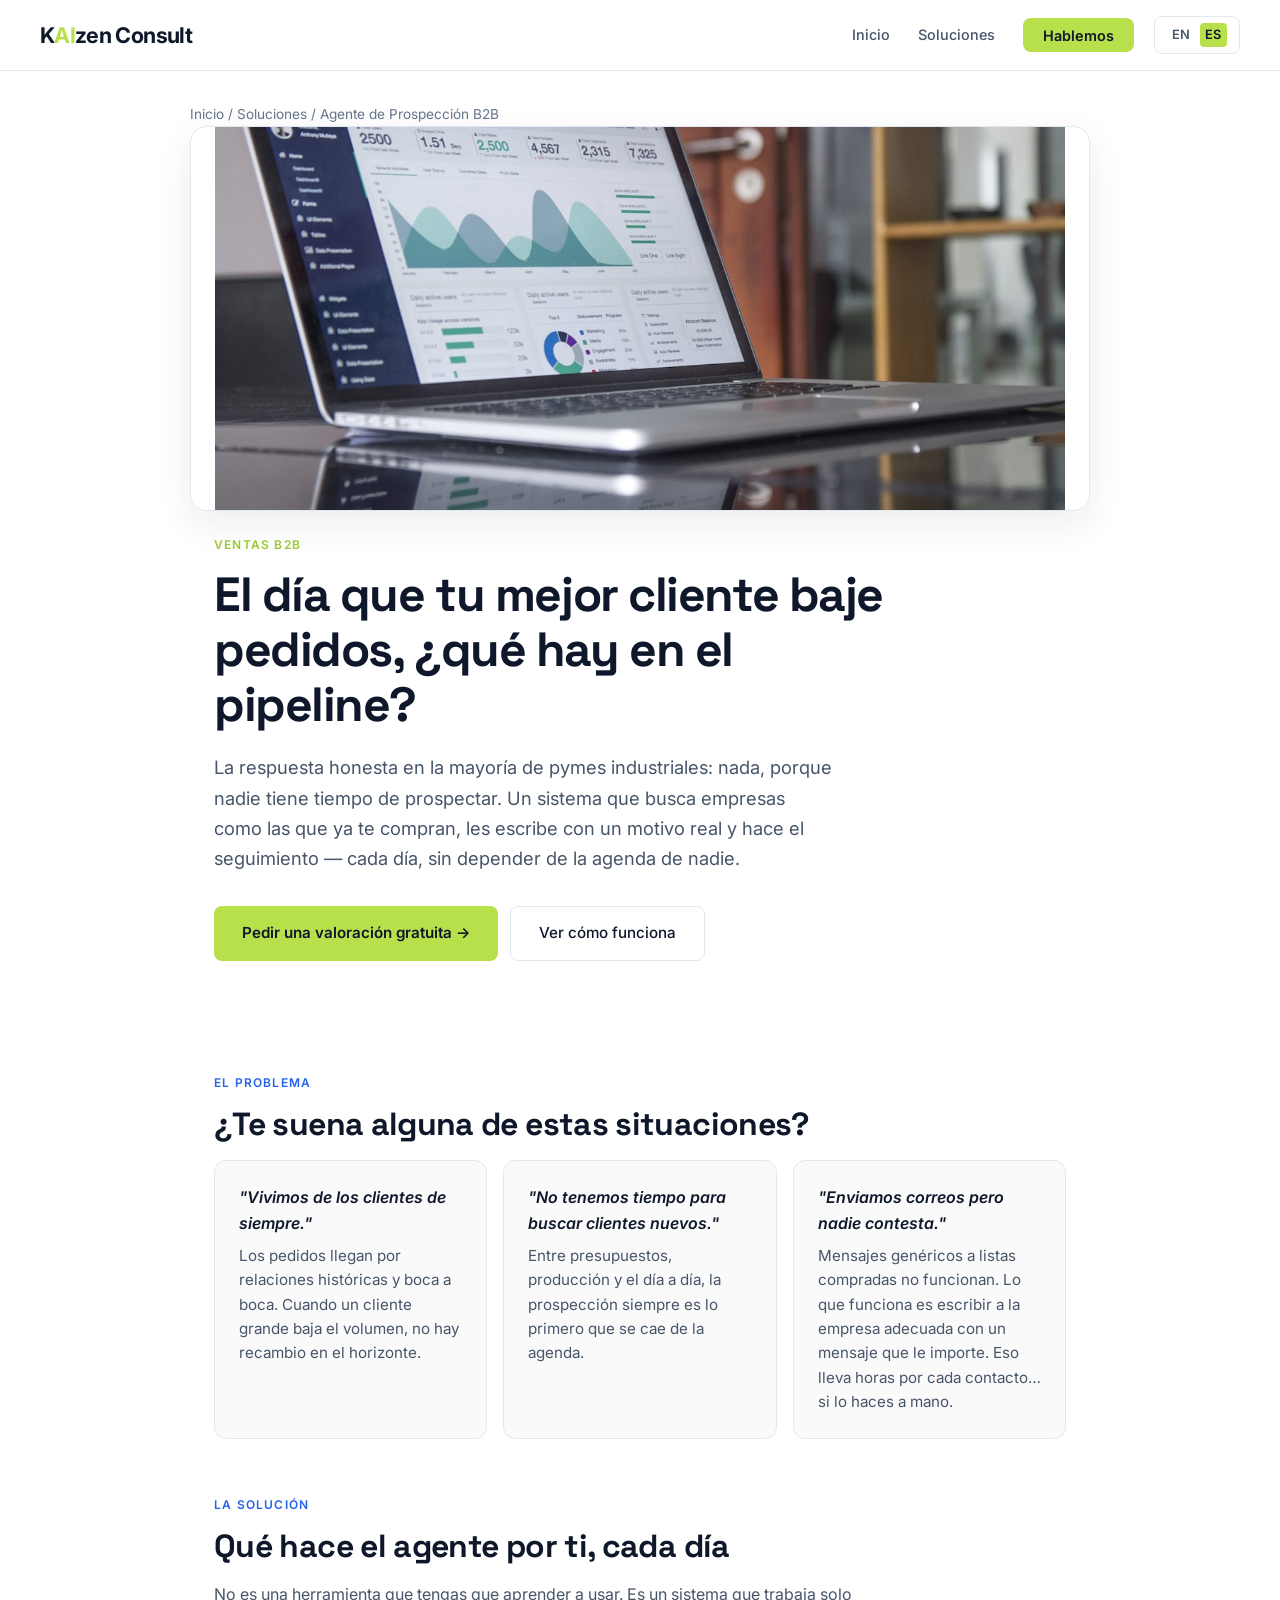
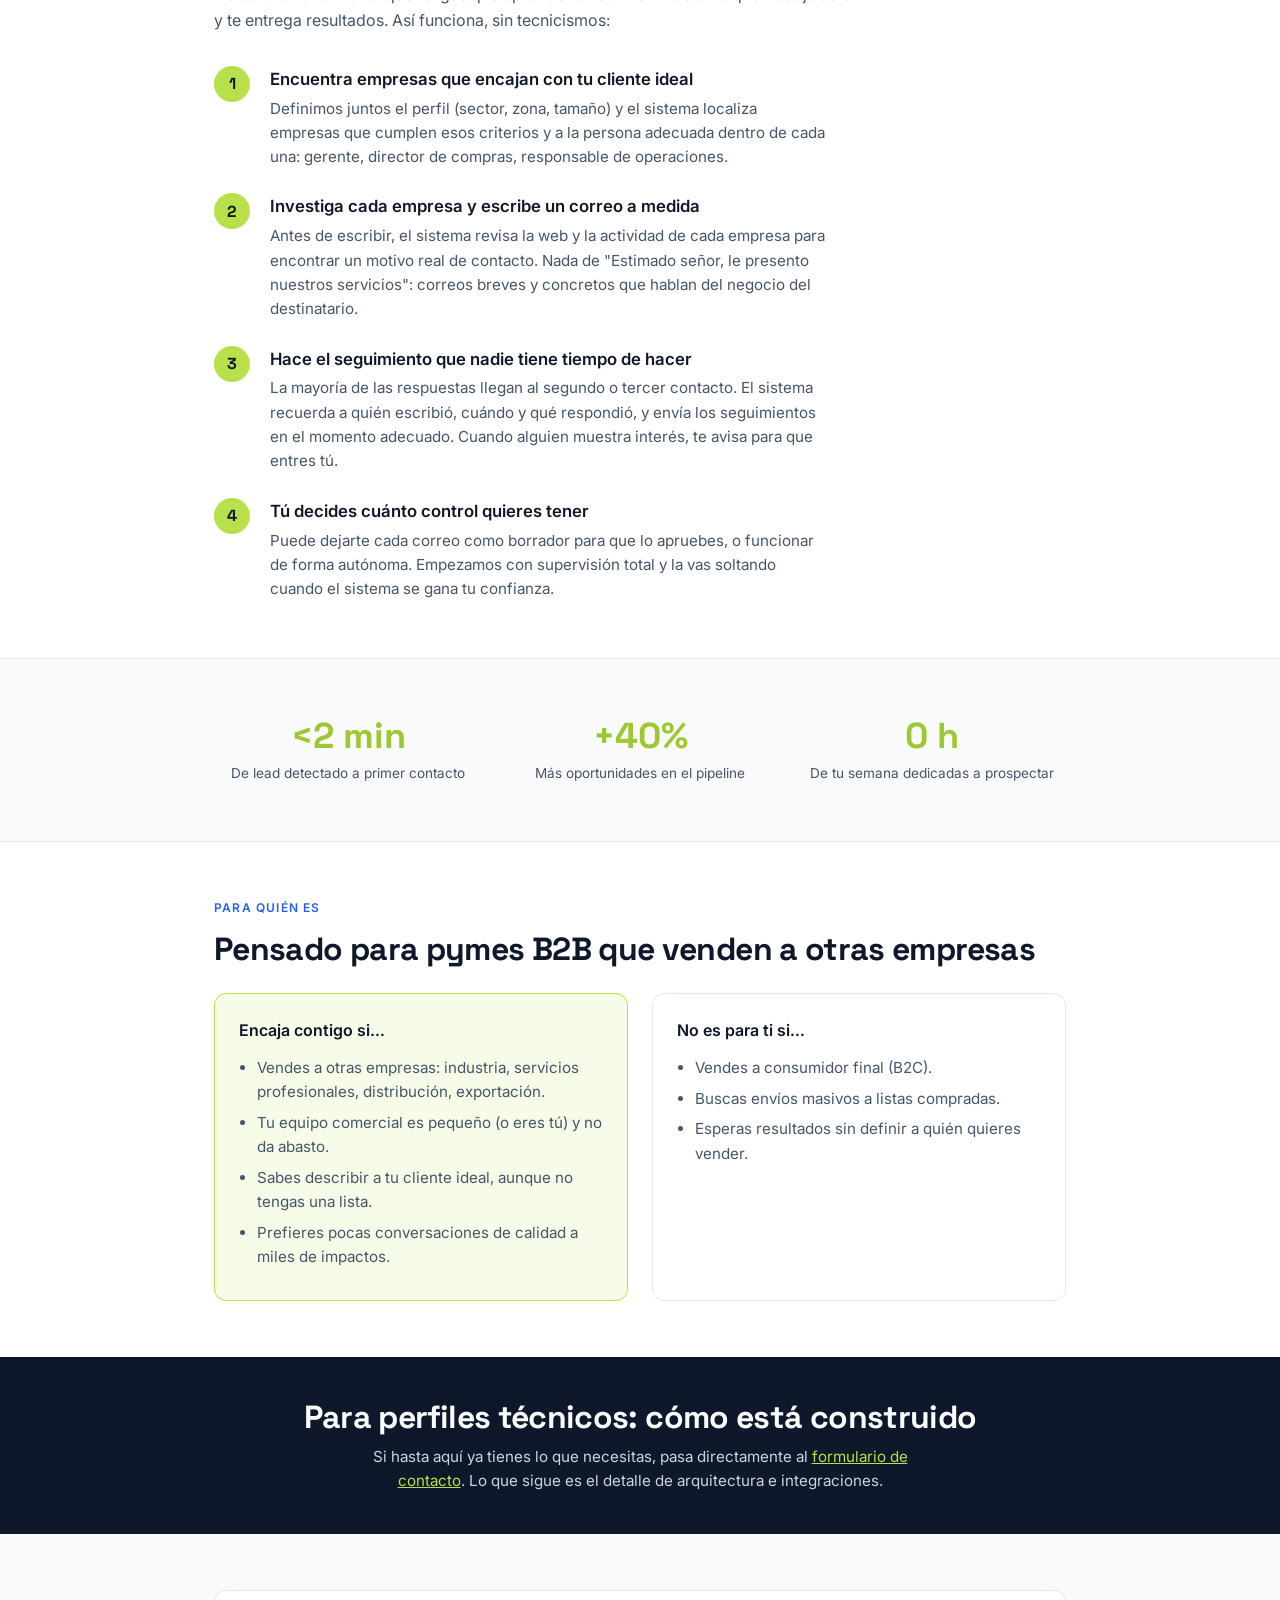
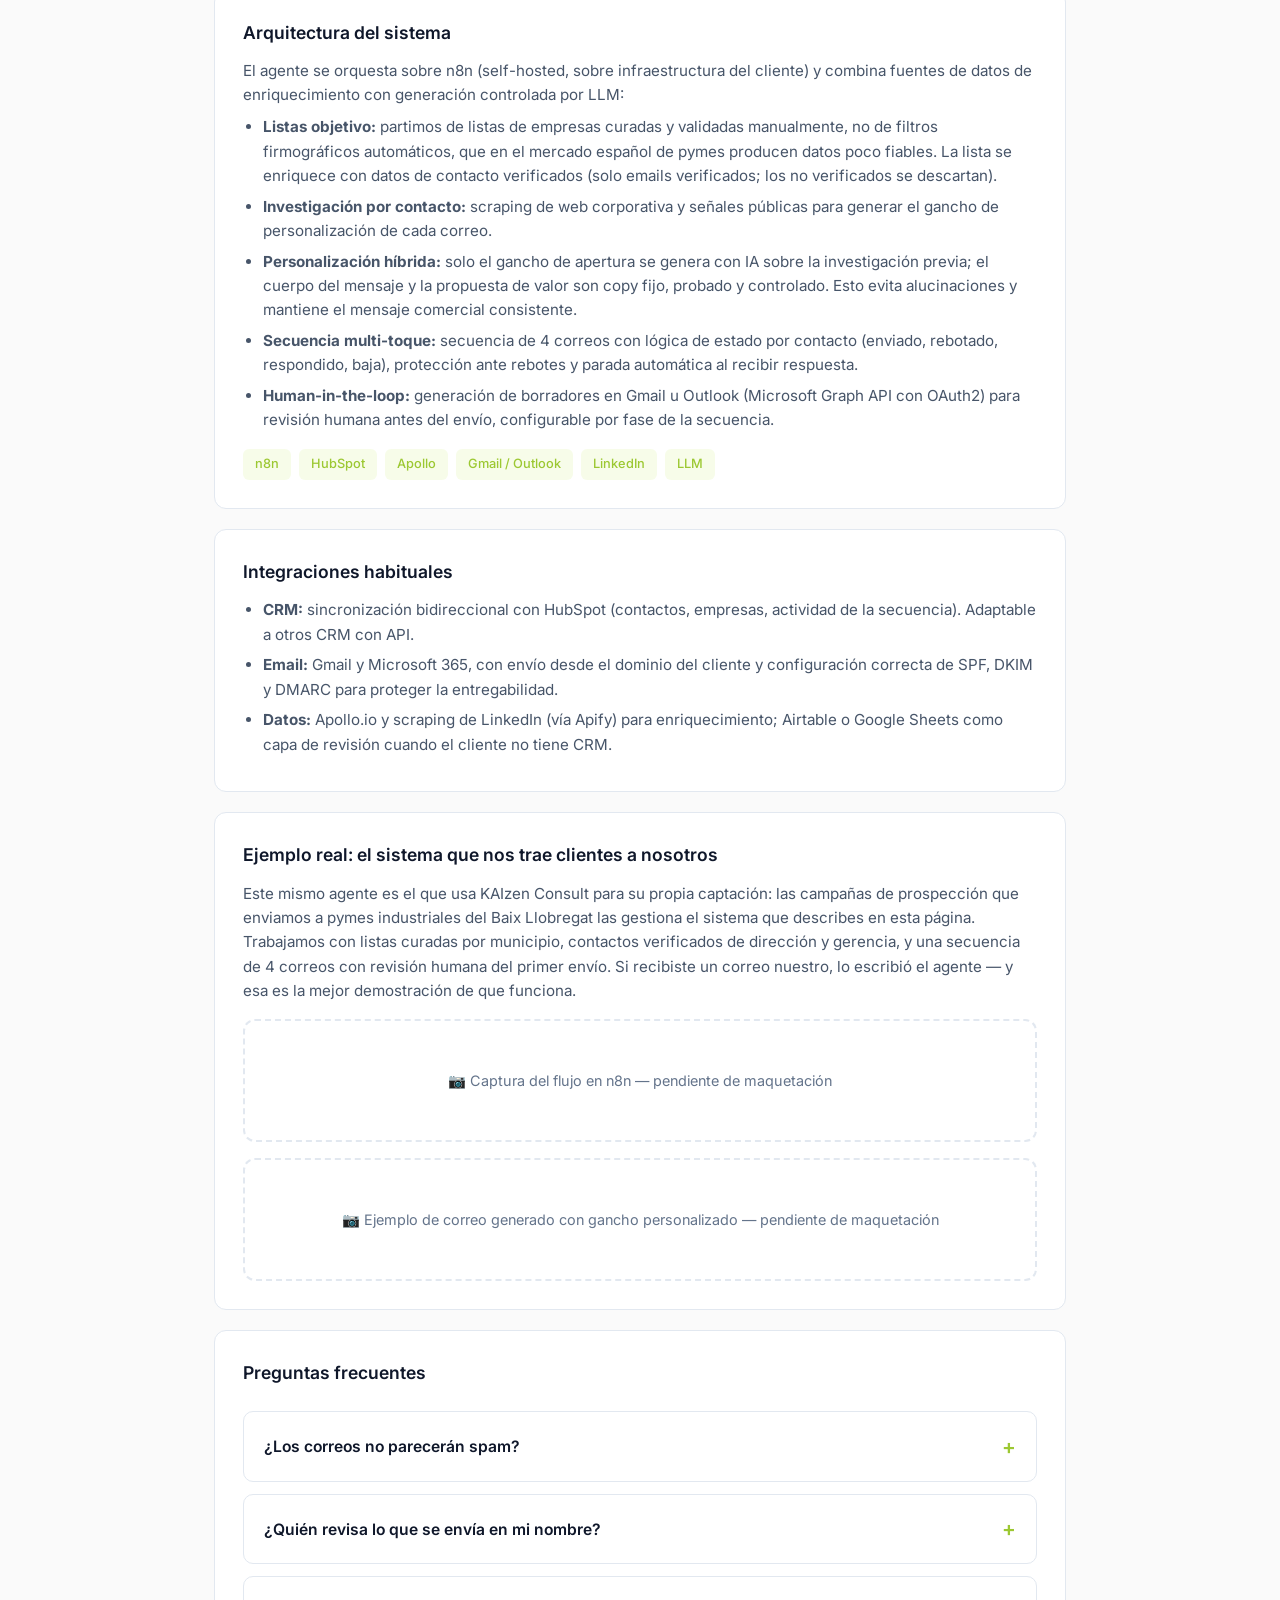
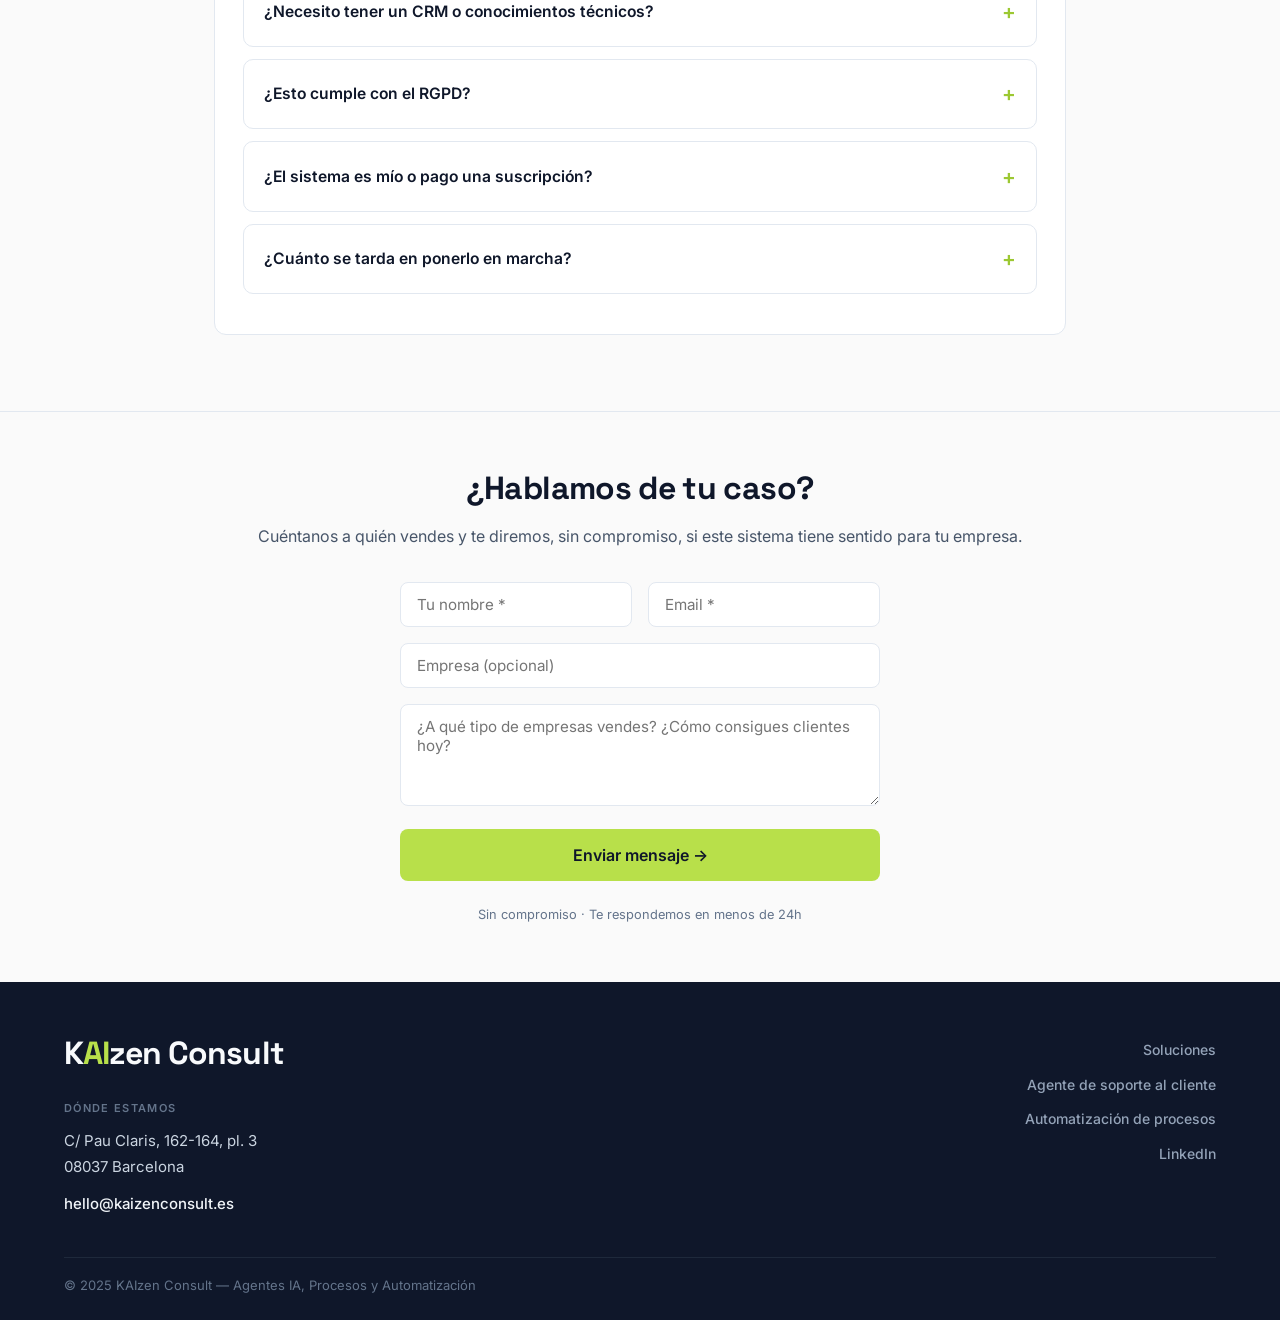
==== agente-prospeccion-b2b.html @ e0c88332 "Add files via upload" ====
<!DOCTYPE html>
<html lang="es">
<head>
<meta charset="UTF-8">
<meta name="viewport" content="width=device-width, initial-scale=1.0">
<title>Agente de Prospección B2B para Pymes Industriales — Un pipeline que se trabaja solo | KAIzen Consult</title>
<meta name="description" content="Cuando nadie tiene tiempo de prospectar, el pipeline se vacía sin avisar. Un sistema que busca empresas como las que ya te compran, les escribe con un motivo real y hace el seguimiento cada día. Para pymes B2B e industriales.">
<link rel="canonical" href="https://kaizenconsult-web.vercel.app/agente-prospeccion-b2b.html">
<meta property="og:title" content="Agente de Prospección B2B — KAIzen Consult">
<meta property="og:description" content="El día que tu mejor cliente baje pedidos, ¿qué hay en el pipeline? Un sistema de prospección que trabaja cada día, sin depender de la agenda de nadie.">
<meta property="og:type" content="website">
<link rel="preconnect" href="https://fonts.googleapis.com">
<link href="https://fonts.googleapis.com/css2?family=Inter:wght@400;500;600;700&family=Space+Grotesk:wght@500;600;700&display=swap" rel="stylesheet">
<link rel="stylesheet" href="css/i18n.css">
<link rel="stylesheet" href="css/landing.css">
<link rel="stylesheet" href="css/footer.css">
<style>
*, *::before, *::after { margin: 0; padding: 0; box-sizing: border-box; }
:root {
  --bg: #ffffff;
  --bg-alt: #fafafa;
  --text: #0f172a;
  --text-secondary: #475569;
  --text-muted: #64748b;
  --electric: #2563eb;
  --lime: #b8e04a;
  --lime-dark: #9cc832;
  --accent-light: rgba(37, 99, 235, 0.08);
  --lime-light: rgba(184, 224, 74, 0.12);
  --border: #e2e8f0;
  --font: 'Inter', -apple-system, BlinkMacSystemFont, sans-serif;
  --font-display: 'Space Grotesk', var(--font);
}
html { scroll-behavior: smooth; }
body { font-family: var(--font); color: var(--text); background: var(--bg); line-height: 1.6; -webkit-font-smoothing: antialiased; }
.container { max-width: 900px; margin: 0 auto; padding: 0 1.5rem; }

nav {
  position: fixed; top: 0; left: 0; right: 0;
  z-index: 100;
  padding: 1rem 1.5rem;
  background: rgba(255,255,255,0.95);
  backdrop-filter: blur(12px);
  border-bottom: 1px solid var(--border);
}
nav .nav-inner { max-width: 1200px; margin: 0 auto; display: flex; align-items: center; justify-content: space-between; }
.logo { font-weight: 700; font-size: 1.35rem; letter-spacing: -0.03em; color: var(--text); text-decoration: none; }
.logo span { color: var(--lime); }
nav a { font-size: 0.9rem; font-weight: 500; color: var(--text-secondary); text-decoration: none; }
nav a:hover { color: var(--text); }
.nav-cta { background: var(--lime); color: var(--text) !important; padding: 0.55rem 1.25rem; border-radius: 8px; font-weight: 600 !important; text-decoration: none; margin-left: 1.5rem; }
.nav-cta:hover { background: var(--lime-dark); }

.breadcrumb { padding: 6.5rem 0 0; font-size: 0.85rem; color: var(--text-muted); }
.breadcrumb a { color: var(--text-muted); text-decoration: none; }
.breadcrumb a:hover { color: var(--electric); }

.page-hero { padding: 1.5rem 0 3.5rem; }
.service-category { font-size: 0.75rem; font-weight: 600; text-transform: uppercase; letter-spacing: 0.1em; color: var(--lime-dark); margin-bottom: 0.75rem; }
.page-hero h1 { font-family: var(--font-display); font-size: clamp(2rem, 4.5vw, 3rem); font-weight: 700; line-height: 1.15; letter-spacing: -0.03em; max-width: 720px; }
.page-hero .hero-sub { color: var(--text-secondary); font-size: 1.15rem; margin-top: 1.25rem; max-width: 620px; line-height: 1.65; }
.hero-actions { display: flex; gap: 0.75rem; margin-top: 2rem; flex-wrap: wrap; }
.btn-primary {
  background: var(--lime); color: var(--text);
  padding: 0.9rem 1.75rem; border-radius: 8px;
  font-family: var(--font); font-size: 0.95rem; font-weight: 600;
  text-decoration: none; border: none; cursor: pointer;
  display: inline-flex; align-items: center; gap: 0.5rem; transition: background 0.2s;
}
.btn-primary:hover { background: var(--lime-dark); }
.btn-secondary {
  background: transparent; color: var(--text);
  padding: 0.9rem 1.75rem; border-radius: 8px;
  font-size: 0.95rem; font-weight: 500; text-decoration: none;
  border: 1px solid var(--border); transition: all 0.2s;
}
.btn-secondary:hover { border-color: var(--text); background: var(--bg-alt); }

section { padding: 3.5rem 0; }
.section-tag { font-size: 0.75rem; font-weight: 600; text-transform: uppercase; letter-spacing: 0.1em; color: var(--electric); margin-bottom: 0.75rem; }
h2 { font-family: var(--font-display); font-size: clamp(1.5rem, 2.5vw, 2rem); font-weight: 700; line-height: 1.25; letter-spacing: -0.02em; margin-bottom: 1rem; }
.section-intro { color: var(--text-secondary); max-width: 640px; margin-bottom: 2rem; }

.pain-grid { display: grid; grid-template-columns: repeat(auto-fit, minmax(250px, 1fr)); gap: 1rem; }
.pain-card { background: var(--bg-alt); border: 1px solid var(--border); border-radius: 12px; padding: 1.5rem; }
.pain-card p { color: var(--text-secondary); font-size: 0.95rem; }
.pain-card .pain-quote { font-weight: 600; color: var(--text); font-style: italic; margin-bottom: 0.5rem; font-size: 1rem; }

.steps { counter-reset: step; display: flex; flex-direction: column; gap: 1.5rem; margin-top: 1.5rem; }
.step { display: flex; gap: 1.25rem; align-items: flex-start; }
.step-num {
  flex-shrink: 0; width: 2.25rem; height: 2.25rem; border-radius: 50%;
  background: var(--lime); color: var(--text);
  display: flex; align-items: center; justify-content: center;
  font-family: var(--font-display); font-weight: 700;
}
.step h3 { font-size: 1.05rem; font-weight: 600; margin-bottom: 0.25rem; }
.step p { color: var(--text-secondary); font-size: 0.95rem; max-width: 560px; }

.results-band { background: var(--bg-alt); border-top: 1px solid var(--border); border-bottom: 1px solid var(--border); }
.results-grid { display: grid; grid-template-columns: repeat(auto-fit, minmax(200px, 1fr)); gap: 1.5rem; }
.result-item { text-align: center; }
.result-value { font-family: var(--font-display); font-size: 2.25rem; font-weight: 700; color: var(--lime-dark); line-height: 1.2; }
.result-label { font-size: 0.85rem; color: var(--text-secondary); margin-top: 0.35rem; }

.fit-cols { display: grid; grid-template-columns: 1fr 1fr; gap: 1.5rem; margin-top: 1.5rem; }
.fit-col { border: 1px solid var(--border); border-radius: 12px; padding: 1.5rem; }
.fit-col.yes { background: var(--lime-light); border-color: var(--lime); }
.fit-col h3 { font-size: 1rem; font-weight: 600; margin-bottom: 0.75rem; }
.fit-col ul { padding-left: 1.1rem; }
.fit-col li { color: var(--text-secondary); font-size: 0.95rem; margin: 0.4rem 0; }
@media (max-width: 640px) { .fit-cols { grid-template-columns: 1fr; } }

.tech-divider {
  background: var(--text); color: #cbd5e1;
  padding: 2.5rem 0; text-align: center;
}
.tech-divider h2 { color: #f8fafc; margin-bottom: 0.5rem; }
.tech-divider p { font-size: 0.95rem; max-width: 560px; margin: 0 auto; }

.tech-section { background: var(--bg-alt); }
.tech-block { background: var(--bg); border: 1px solid var(--border); border-radius: 12px; padding: 1.75rem; margin-bottom: 1.25rem; }
.tech-block h3 { font-size: 1.1rem; font-weight: 600; margin-bottom: 0.75rem; }
.tech-block p, .tech-block li { color: var(--text-secondary); font-size: 0.95rem; }
.tech-block ul { padding-left: 1.25rem; margin-top: 0.5rem; }
.tech-block li { margin: 0.4rem 0; }
.project-types { margin-top: 1rem; display: flex; flex-wrap: wrap; gap: 0.5rem; }
.project-tag { font-size: 0.8rem; padding: 0.35rem 0.75rem; background: var(--lime-light); color: var(--lime-dark); border-radius: 6px; font-weight: 500; }

.screenshot-placeholder {
  border: 2px dashed var(--border); border-radius: 12px;
  padding: 3rem 1.5rem; text-align: center; color: var(--text-muted);
  font-size: 0.9rem; margin-top: 1rem; background: var(--bg);
}

.faq-list { margin-top: 1.5rem; }
.faq-item { border: 1px solid var(--border); border-radius: 10px; margin-bottom: 0.75rem; background: var(--bg); }
.faq-item summary {
  cursor: pointer; padding: 1.1rem 1.25rem; font-weight: 600; font-size: 0.98rem;
  list-style: none; display: flex; justify-content: space-between; align-items: center; gap: 1rem;
}
.faq-item summary::-webkit-details-marker { display: none; }
.faq-item summary::after { content: '+'; font-size: 1.3rem; color: var(--lime-dark); flex-shrink: 0; }
.faq-item[open] summary::after { content: '−'; }
.faq-item .faq-answer { padding: 0 1.25rem 1.25rem; color: var(--text-secondary); font-size: 0.95rem; line-height: 1.65; }

.contact-section { background: var(--bg-alt); border-top: 1px solid var(--border); }
.contact-section h2 { text-align: center; }
.contact-section .contact-lead { text-align: center; color: var(--text-secondary); margin-bottom: 2rem; }
.contact-form-wrap { max-width: 480px; margin: 0 auto; }
.contact-form { display: flex; flex-direction: column; gap: 1rem; }
.form-row { display: flex; gap: 1rem; flex-wrap: wrap; }
.form-row .form-group { flex: 1; min-width: 200px; }
.form-group input, .form-group textarea {
  width: 100%; padding: 0.75rem 1rem;
  border: 1px solid var(--border); border-radius: 8px;
  font-family: var(--font); font-size: 0.95rem; background: var(--bg); color: var(--text);
}
.form-group input:focus, .form-group textarea:focus { outline: none; border-color: var(--electric); }
.form-group textarea { min-height: 100px; resize: vertical; }
.form-submit {
  background: var(--lime); color: var(--text);
  padding: 1rem 1.5rem; border-radius: 8px;
  font-weight: 600; font-size: 1rem; border: none; cursor: pointer; font-family: var(--font);
}
.form-submit:hover { background: var(--lime-dark); }
.form-note { font-size: 0.8rem; color: var(--text-muted); margin-top: 0.5rem; text-align: center; }
@media (max-width: 768px) { .form-row { flex-direction: column; } .form-row .form-group { min-width: 100%; } }
</style>
<script type="application/ld+json">
{
  "@context": "https://schema.org",
  "@type": "Service",
  "name": "Agente de Prospección B2B",
  "serviceType": "Automatización de prospección comercial con IA",
  "provider": { "@type": "Organization", "name": "KAIzen Consult", "email": "hello@kaizenconsult.es", "address": { "@type": "PostalAddress", "streetAddress": "C/ Pau Claris, 162-164, pl. 3", "postalCode": "08037", "addressLocality": "Barcelona", "addressCountry": "ES" } },
  "areaServed": "España",
  "audience": { "@type": "BusinessAudience", "name": "Pymes B2B e industriales" },
  "description": "Sistema de prospección comercial automatizada: identifica clientes potenciales, redacta correos personalizados y hace el seguimiento hasta conseguir la primera reunión."
}
</script>
<script type="application/ld+json">
{
  "@context": "https://schema.org",
  "@type": "FAQPage",
  "mainEntity": [
    { "@type": "Question", "name": "¿Los correos no parecerán spam?", "acceptedAnswer": { "@type": "Answer", "text": "No, y esa es la diferencia clave con las herramientas de envío masivo. El sistema trabaja con listas reducidas y seleccionadas a mano, escribe cada correo con información real de la empresa destinataria y solo envía a direcciones verificadas. Hablamos de decenas de correos relevantes a la semana, no de miles de correos genéricos." } },
    { "@type": "Question", "name": "¿Quién revisa lo que se envía en mi nombre?", "acceptedAnswer": { "@type": "Answer", "text": "Tú, si quieres. El sistema puede dejar cada correo preparado como borrador para que lo revises antes de enviarlo, o enviar directamente los mensajes de seguimiento ya validados. El nivel de supervisión lo decides tú y puede cambiar con el tiempo, a medida que ganas confianza en el sistema." } },
    { "@type": "Question", "name": "¿Necesito tener un CRM o conocimientos técnicos?", "acceptedAnswer": { "@type": "Answer", "text": "No. Si ya usas un CRM (HubSpot, por ejemplo), lo integramos. Si no, el sistema funciona con un registro sencillo que puedes consultar en cualquier momento. De la parte técnica nos ocupamos nosotros: tú solo necesitas saber a qué tipo de cliente quieres llegar." } },
    { "@type": "Question", "name": "¿Esto cumple con el RGPD?", "acceptedAnswer": { "@type": "Answer", "text": "Sí. La prospección B2B a correos corporativos se apoya en el interés legítimo, siempre que el mensaje sea relevante para la actividad de la empresa y se ofrezca una forma clara de darse de baja. El sistema gestiona las bajas automáticamente y no vuelve a contactar a quien lo solicita." } },
    { "@type": "Question", "name": "¿El sistema es mío o pago una suscripción?", "acceptedAnswer": { "@type": "Answer", "text": "Es tuyo. Construimos el sistema sobre infraestructura que controlas, te lo entregamos documentado y te enseñamos a usarlo. No dependes de nosotros para que siga funcionando ni pagas licencias por usuario. Es la diferencia entre alquilar una herramienta y ser dueño de tu sistema de captación." } },
    { "@type": "Question", "name": "¿Cuánto se tarda en ponerlo en marcha?", "acceptedAnswer": { "@type": "Answer", "text": "Entre dos y cuatro semanas desde la reunión inicial, dependiendo de las integraciones necesarias. La primera semana definimos juntos el cliente objetivo y el mensaje; después construimos, probamos con un grupo reducido y ampliamos." } }
  ]
}
</script>
<script type="application/ld+json">
{
  "@context": "https://schema.org",
  "@type": "BreadcrumbList",
  "itemListElement": [
    { "@type": "ListItem", "position": 1, "name": "Inicio", "item": "https://kaizenconsult-web.vercel.app/" },
    { "@type": "ListItem", "position": 2, "name": "Soluciones", "item": "https://kaizenconsult-web.vercel.app/soluciones.html" },
    { "@type": "ListItem", "position": 3, "name": "Agente de Prospección B2B" }
  ]
}
</script>
</head>
<body data-page-title="meta.lp.ventas.title" data-page-description="meta.lp.ventas.description">

<nav>
  <div class="nav-inner">
    <a href="vinculo.html" class="logo">K<span>AI</span>zen Consult</a>
    <div class="nav-right">
      <div>
        <a href="vinculo.html" data-i18n="nav.home">Inicio</a>
        <a href="soluciones.html" style="margin-left:1.5rem;" data-i18n="nav.solutions">Soluciones</a>
        <a href="#contacto" class="nav-cta" data-i18n="nav.contact.short">Hablemos</a>
      </div>
      <div class="lang-toggle" id="lang-toggle" role="group" aria-label="Language">
        <span class="lang-option" data-lang="en">EN</span>
        <span class="lang-option" data-lang="es">ES</span>
      </div>
    </div>
  </div>
</nav>

<div class="container breadcrumb">
  <a href="vinculo.html" data-i18n="breadcrumb.home">Inicio</a> / <a href="soluciones.html" data-i18n="breadcrumb.solutions">Soluciones</a> / <span data-i18n="breadcrumb.ventas">Agente de Prospección B2B</span>
</div>

<div class="container landing-hero-media">
  <img src="images/sales-analytics.jpg" alt="B2B sales pipeline analytics" width="900" height="386" loading="eager">
</div>

<!-- ============ PARTE SUPERIOR: NEGOCIO ============ -->

<header class="page-hero">
  <div class="container">
    <div class="service-category" data-i18n="lp.ventas.hero.category">Ventas B2B</div>
    <h1 data-i18n="lp.ventas.hero.title">El día que tu mejor cliente baje pedidos, ¿qué hay en el pipeline?</h1>
    <p class="hero-sub" data-i18n="lp.ventas.hero.sub">La respuesta honesta en la mayoría de pymes industriales: nada, porque nadie tiene tiempo de prospectar. Un sistema que busca empresas como las que ya te compran, les escribe con un motivo real y hace el seguimiento — cada día, sin depender de la agenda de nadie.</p>
    <div class="hero-actions">
      <a href="#contacto" class="btn-primary" data-i18n="lp.cta.free">Pedir una valoración gratuita →</a>
      <a href="#como-funciona" class="btn-secondary" data-i18n="lp.cta.how">Ver cómo funciona</a>
    </div>
  </div>
</header>

<section id="problemas">
  <div class="container">
    <div class="section-tag" data-i18n="lp.section.problem">El problema</div>
    <h2 data-i18n="lp.section.pain.q">¿Te suena alguna de estas situaciones?</h2>
    <div class="pain-grid">
      <div class="pain-card">
        <p class="pain-quote" data-i18n="lp.ventas.pain.1.quote">"Vivimos de los clientes de siempre."</p>
        <p data-i18n="lp.ventas.pain.1.text">Los pedidos llegan por relaciones históricas y boca a boca. Cuando un cliente grande baja el volumen, no hay recambio en el horizonte.</p>
      </div>
      <div class="pain-card">
        <p class="pain-quote" data-i18n="lp.ventas.pain.2.quote">"No tenemos tiempo para buscar clientes nuevos."</p>
        <p data-i18n="lp.ventas.pain.2.text">Entre presupuestos, producción y el día a día, la prospección siempre es lo primero que se cae de la agenda.</p>
      </div>
      <div class="pain-card">
        <p class="pain-quote" data-i18n="lp.ventas.pain.3.quote">"Enviamos correos pero nadie contesta."</p>
        <p data-i18n="lp.ventas.pain.3.text">Mensajes genéricos a listas compradas no funcionan. Lo que funciona es escribir a la empresa adecuada con un mensaje que le importe. Eso lleva horas por cada contacto… si lo haces a mano.</p>
      </div>
    </div>
  </div>
</section>

<section id="como-funciona" style="padding-top:0;">
  <div class="container">
    <div class="section-tag" data-i18n="lp.section.solution">La solución</div>
    <h2 data-i18n="lp.ventas.solution.title">Qué hace el agente por ti, cada día</h2>
    <p class="section-intro" data-i18n="lp.ventas.solution.intro">No es una herramienta que tengas que aprender a usar. Es un sistema que trabaja solo y te entrega resultados. Así funciona, sin tecnicismos:</p>
    <div class="steps">
      <div class="step">
        <div class="step-num">1</div>
        <div>
          <h3 data-i18n="lp.ventas.step.1.title">Encuentra empresas que encajan con tu cliente ideal</h3>
          <p data-i18n="lp.ventas.step.1.text">Definimos juntos el perfil (sector, zona, tamaño) y el sistema localiza empresas que cumplen esos criterios y a la persona adecuada dentro de cada una: gerente, director de compras, responsable de operaciones.</p>
        </div>
      </div>
      <div class="step">
        <div class="step-num">2</div>
        <div>
          <h3 data-i18n="lp.ventas.step.2.title">Investiga cada empresa y escribe un correo a medida</h3>
          <p data-i18n="lp.ventas.step.2.text">Antes de escribir, el sistema revisa la web y la actividad de cada empresa para encontrar un motivo real de contacto. Nada de "Estimado señor, le presento nuestros servicios": correos breves y concretos que hablan del negocio del destinatario.</p>
        </div>
      </div>
      <div class="step">
        <div class="step-num">3</div>
        <div>
          <h3 data-i18n="lp.ventas.step.3.title">Hace el seguimiento que nadie tiene tiempo de hacer</h3>
          <p data-i18n="lp.ventas.step.3.text">La mayoría de las respuestas llegan al segundo o tercer contacto. El sistema recuerda a quién escribió, cuándo y qué respondió, y envía los seguimientos en el momento adecuado. Cuando alguien muestra interés, te avisa para que entres tú.</p>
        </div>
      </div>
      <div class="step">
        <div class="step-num">4</div>
        <div>
          <h3 data-i18n="lp.ventas.step.4.title">Tú decides cuánto control quieres tener</h3>
          <p data-i18n="lp.ventas.step.4.text">Puede dejarte cada correo como borrador para que lo apruebes, o funcionar de forma autónoma. Empezamos con supervisión total y la vas soltando cuando el sistema se gana tu confianza.</p>
        </div>
      </div>
    </div>
  </div>
</section>

<section class="results-band">
  <div class="container">
    <div class="results-grid">
      <div class="result-item">
        <div class="result-value">&lt;2 min</div>
        <div class="result-label" data-i18n="lp.ventas.result.1">De lead detectado a primer contacto</div>
      </div>
      <div class="result-item">
        <div class="result-value">+40%</div>
        <div class="result-label" data-i18n="lp.ventas.result.2">Más oportunidades en el pipeline</div>
      </div>
      <div class="result-item">
        <div class="result-value">0 h</div>
        <div class="result-label" data-i18n="lp.ventas.result.3">De tu semana dedicadas a prospectar</div>
      </div>
    </div>
  </div>
</section>

<section id="para-quien">
  <div class="container">
    <div class="section-tag" data-i18n="lp.section.audience">Para quién es</div>
    <h2 data-i18n="lp.ventas.audience.title">Pensado para pymes B2B que venden a otras empresas</h2>
    <div class="fit-cols">
      <div class="fit-col yes">
        <h3 data-i18n="lp.fit.yes">Encaja contigo si…</h3>
        <ul>
          <li data-i18n="lp.ventas.fit.yes.1">Vendes a otras empresas: industria, servicios profesionales, distribución, exportación.</li>
          <li data-i18n="lp.ventas.fit.yes.2">Tu equipo comercial es pequeño (o eres tú) y no da abasto.</li>
          <li data-i18n="lp.ventas.fit.yes.3">Sabes describir a tu cliente ideal, aunque no tengas una lista.</li>
          <li data-i18n="lp.ventas.fit.yes.4">Prefieres pocas conversaciones de calidad a miles de impactos.</li>
        </ul>
      </div>
      <div class="fit-col">
        <h3 data-i18n="lp.fit.no">No es para ti si…</h3>
        <ul>
          <li data-i18n="lp.ventas.fit.no.1">Vendes a consumidor final (B2C).</li>
          <li data-i18n="lp.ventas.fit.no.2">Buscas envíos masivos a listas compradas.</li>
          <li data-i18n="lp.ventas.fit.no.3">Esperas resultados sin definir a quién quieres vender.</li>
        </ul>
      </div>
    </div>
  </div>
</section>

<!-- ============ PARTE INFERIOR: TÉCNICA ============ -->

<div class="tech-divider">
  <div class="container">
    <h2>Para perfiles técnicos: cómo está construido</h2>
    <p>Si hasta aquí ya tienes lo que necesitas, pasa directamente al <a href="#contacto" style="color:var(--lime);">formulario de contacto</a>. Lo que sigue es el detalle de arquitectura e integraciones.</p>
  </div>
</div>

<section class="tech-section">
  <div class="container">
    <div class="tech-block">
      <h3>Arquitectura del sistema</h3>
      <p>El agente se orquesta sobre n8n (self-hosted, sobre infraestructura del cliente) y combina fuentes de datos de enriquecimiento con generación controlada por LLM:</p>
      <ul>
        <li><strong>Listas objetivo:</strong> partimos de listas de empresas curadas y validadas manualmente, no de filtros firmográficos automáticos, que en el mercado español de pymes producen datos poco fiables. La lista se enriquece con datos de contacto verificados (solo emails verificados; los no verificados se descartan).</li>
        <li><strong>Investigación por contacto:</strong> scraping de web corporativa y señales públicas para generar el gancho de personalización de cada correo.</li>
        <li><strong>Personalización híbrida:</strong> solo el gancho de apertura se genera con IA sobre la investigación previa; el cuerpo del mensaje y la propuesta de valor son copy fijo, probado y controlado. Esto evita alucinaciones y mantiene el mensaje comercial consistente.</li>
        <li><strong>Secuencia multi-toque:</strong> secuencia de 4 correos con lógica de estado por contacto (enviado, rebotado, respondido, baja), protección ante rebotes y parada automática al recibir respuesta.</li>
        <li><strong>Human-in-the-loop:</strong> generación de borradores en Gmail u Outlook (Microsoft Graph API con OAuth2) para revisión humana antes del envío, configurable por fase de la secuencia.</li>
      </ul>
      <div class="project-types">
        <span class="project-tag">n8n</span>
        <span class="project-tag">HubSpot</span>
        <span class="project-tag">Apollo</span>
        <span class="project-tag">Gmail / Outlook</span>
        <span class="project-tag">LinkedIn</span>
        <span class="project-tag">LLM</span>
      </div>
    </div>

    <div class="tech-block">
      <h3>Integraciones habituales</h3>
      <ul>
        <li><strong>CRM:</strong> sincronización bidireccional con HubSpot (contactos, empresas, actividad de la secuencia). Adaptable a otros CRM con API.</li>
        <li><strong>Email:</strong> Gmail y Microsoft 365, con envío desde el dominio del cliente y configuración correcta de SPF, DKIM y DMARC para proteger la entregabilidad.</li>
        <li><strong>Datos:</strong> Apollo.io y scraping de LinkedIn (vía Apify) para enriquecimiento; Airtable o Google Sheets como capa de revisión cuando el cliente no tiene CRM.</li>
      </ul>
    </div>

    <div class="tech-block">
      <h3>Ejemplo real: el sistema que nos trae clientes a nosotros</h3>
      <p>Este mismo agente es el que usa KAIzen Consult para su propia captación: las campañas de prospección que enviamos a pymes industriales del Baix Llobregat las gestiona el sistema que describes en esta página. Trabajamos con listas curadas por municipio, contactos verificados de dirección y gerencia, y una secuencia de 4 correos con revisión humana del primer envío. Si recibiste un correo nuestro, lo escribió el agente — y esa es la mejor demostración de que funciona.</p>
      <div class="screenshot-placeholder">📷 Captura del flujo en n8n — pendiente de maquetación</div>
      <div class="screenshot-placeholder">📷 Ejemplo de correo generado con gancho personalizado — pendiente de maquetación</div>
    </div>

    <div class="tech-block">
      <h3>Preguntas frecuentes</h3>
      <div class="faq-list">
        <details class="faq-item">
          <summary>¿Los correos no parecerán spam?</summary>
          <div class="faq-answer">No, y esa es la diferencia clave con las herramientas de envío masivo. El sistema trabaja con listas reducidas y seleccionadas a mano, escribe cada correo con información real de la empresa destinataria y solo envía a direcciones verificadas. Hablamos de decenas de correos relevantes a la semana, no de miles de correos genéricos. Además, configuramos tu dominio para proteger tu reputación de envío.</div>
        </details>
        <details class="faq-item">
          <summary>¿Quién revisa lo que se envía en mi nombre?</summary>
          <div class="faq-answer">Tú, si quieres. El sistema puede dejar cada correo preparado como borrador para que lo revises antes de enviarlo, o enviar directamente los mensajes de seguimiento ya validados. El nivel de supervisión lo decides tú y puede cambiar con el tiempo, a medida que ganas confianza en el sistema.</div>
        </details>
        <details class="faq-item">
          <summary>¿Necesito tener un CRM o conocimientos técnicos?</summary>
          <div class="faq-answer">No. Si ya usas un CRM (HubSpot, por ejemplo), lo integramos. Si no, el sistema funciona con un registro sencillo que puedes consultar en cualquier momento. De la parte técnica nos ocupamos nosotros: tú solo necesitas saber a qué tipo de cliente quieres llegar.</div>
        </details>
        <details class="faq-item">
          <summary>¿Esto cumple con el RGPD?</summary>
          <div class="faq-answer">Sí. La prospección B2B a correos corporativos se apoya en el interés legítimo, siempre que el mensaje sea relevante para la actividad de la empresa y se ofrezca una forma clara de darse de baja. El sistema gestiona las bajas automáticamente y no vuelve a contactar a quien lo solicita.</div>
        </details>
        <details class="faq-item">
          <summary>¿El sistema es mío o pago una suscripción?</summary>
          <div class="faq-answer">Es tuyo. Construimos el sistema sobre infraestructura que controlas, te lo entregamos documentado y te enseñamos a usarlo. No dependes de nosotros para que siga funcionando ni pagas licencias por usuario. Es la diferencia entre alquilar una herramienta y ser dueño de tu sistema de captación.</div>
        </details>
        <details class="faq-item">
          <summary>¿Cuánto se tarda en ponerlo en marcha?</summary>
          <div class="faq-answer">Entre dos y cuatro semanas desde la reunión inicial, dependiendo de las integraciones necesarias. La primera semana definimos juntos el cliente objetivo y el mensaje; después construimos, probamos con un grupo reducido y ampliamos.</div>
        </details>
      </div>
    </div>
  </div>
</section>

<section class="contact-section" id="contacto">
  <div class="container">
    <h2 data-i18n="lp.contact.title">¿Hablamos de tu caso?</h2>
    <p class="contact-lead" data-i18n="lp.contact.lead.ventas">Cuéntanos a quién vendes y te diremos, sin compromiso, si este sistema tiene sentido para tu empresa.</p>
    <div class="contact-form-wrap">
      <form class="contact-form" action="https://formsubmit.co/elena@vinculo.io" method="POST" id="contact-form">
        <input type="hidden" name="_subject" value="Solicitud desde Agente de Prospección B2B - KAIzen Consult" data-i18n-value="form.subject.ventas">
        <input type="hidden" name="_captcha" value="false">
        <input type="hidden" name="_template" value="table">
        <input type="hidden" name="_next" value="" id="form-next">
        <input type="hidden" name="interes" value="ventas">
        <div class="form-row">
          <div class="form-group">
            <input type="text" name="name" data-i18n-placeholder="form.name" placeholder="Tu nombre *" required>
          </div>
          <div class="form-group">
            <input type="email" name="email" data-i18n-placeholder="form.email" placeholder="Email *" required>
          </div>
        </div>
        <div class="form-group">
          <input type="text" name="empresa" data-i18n-placeholder="form.company" placeholder="Empresa (opcional)">
        </div>
        <div class="form-group">
          <textarea name="message" data-i18n-placeholder="form.message.ventas" placeholder="¿A qué tipo de empresas vendes? ¿Cómo consigues clientes hoy?" rows="4"></textarea>
        </div>
        <button type="submit" class="form-submit" data-i18n="form.submit">Enviar mensaje →</button>
        <p class="form-note" data-i18n="form.note">Sin compromiso · Respondemos en menos de 24 horas</p>
      </form>
    </div>
  </div>
</section>

<footer class="site-footer">
  <div class="container">
    <div class="footer-grid">
      <div class="footer-brand">
        <a href="vinculo.html" class="footer-logo">K<span>AI</span>zen Consult</a>
        <div class="footer-contact">
          <p class="footer-label" data-i18n="footer.findUs">Dónde estamos</p>
          <p class="footer-address" data-i18n="footer.address">C/ Pau Claris, 162-164, pl. 3
08037 Barcelona</p>
          <a href="mailto:hello@kaizenconsult.es" class="footer-email">hello@kaizenconsult.es</a>
        </div>
      </div>
      <div class="footer-nav">
        <a href="soluciones.html" class="footer-social" data-i18n="nav.solutions">Soluciones</a>
        <a href="agente-soporte-cliente.html" class="footer-social" data-i18n="footer.link.support">Agente de soporte al cliente</a>
        <a href="automatizacion-de-procesos.html" class="footer-social" data-i18n="footer.link.automation">Automatización de procesos</a>
        <a href="https://www.linkedin.com/company/kaizen-consult-ai/" target="_blank" rel="noopener" class="footer-social">LinkedIn</a>
      </div>
    </div>
    <div class="footer-bottom">
      <p data-i18n="footer.tagline">© 2025 KAIzen Consult — Agentes IA, Procesos y Automatización</p>
    </div>
  </div>
</footer>

<script>
document.getElementById('form-next').value = window.location.href.split('#')[0] + '?sent=1#contacto';
if (window.location.search.includes('sent=1')) {
  const wrap = document.querySelector('.contact-form-wrap');
  if (wrap) {
    const msg = document.createElement('p');
    msg.style.cssText = 'color:var(--electric);font-weight:600;margin-bottom:1rem;text-align:center;';
    msg.setAttribute('data-i18n', 'form.success');
    msg.textContent = '✓ Mensaje enviado. Respondemos en menos de 24 horas.';
    wrap.insertBefore(msg, wrap.firstChild);
    if (window.KaizenI18n) window.KaizenI18n.setLang(window.KaizenI18n.getLang());
  }
}
</script>
<script src="js/landing-i18n.js"></script>
<script src="js/i18n.js"></script>

</body>
</html>
---- css/i18n.css ----
.nav-right {
  display: flex;
  align-items: center;
  gap: 1.5rem;
}

.lang-toggle {
  display: inline-flex;
  align-items: center;
  gap: 0.25rem;
  padding: 0.4rem 0.75rem;
  border: 1px solid var(--border, #e2e8f0);
  border-radius: 8px;
  background: var(--bg, #ffffff);
  color: var(--text-secondary, #475569);
  font-family: var(--font, 'Inter', sans-serif);
  font-size: 0.8rem;
  font-weight: 600;
  cursor: pointer;
  transition: all 0.2s;
  flex-shrink: 0;
}

.lang-toggle:hover {
  border-color: var(--lime-dark, #9cc832);
  color: var(--text, #0f172a);
  background: var(--lime-light, rgba(184, 224, 74, 0.12));
}

.lang-toggle .lang-option {
  padding: 0.1rem 0.35rem;
  border-radius: 4px;
  transition: all 0.2s;
}

.lang-toggle .lang-option.active {
  background: var(--lime, #b8e04a);
  color: var(--text, #0f172a);
}

@media (max-width: 768px) {
  .nav-right.mobile-collapsible {
    display: none;
    position: absolute;
    top: 100%;
    left: 0;
    right: 0;
    flex-direction: column;
    align-items: stretch;
    background: var(--bg, #ffffff);
    padding: 1rem 1.5rem;
    border-bottom: 1px solid var(--border, #e2e8f0);
    gap: 1rem;
  }

  .nav-right.mobile-collapsible.open {
    display: flex;
  }

  .nav-right.mobile-collapsible ul {
    display: flex;
    flex-direction: column;
    gap: 1rem;
  }

  .lang-toggle {
    align-self: flex-start;
  }
}
---- css/landing.css ----
/* Shared styles for service landing pages & blog */
.landing-hero-media {
  margin: 0 auto 2rem;
  max-width: 900px;
  border-radius: 16px;
  overflow: hidden;
  border: 1px solid var(--border, #e2e8f0);
  aspect-ratio: 21 / 9;
  box-shadow: 0 12px 36px rgba(15, 23, 42, 0.08);
}
.landing-hero-media img {
  width: 100%;
  height: 100%;
  object-fit: cover;
  display: block;
}
.nav-right {
  display: flex;
  align-items: center;
  gap: 1.25rem;
}
---- css/footer.css ----
/* Site footer — shared across pages */
.site-footer {
  background: #0f172a;
  color: #94a3b8;
  padding: 3.25rem 0 0;
  margin-top: 0;
}

.site-footer .container {
  max-width: 1200px;
}

.footer-grid {
  display: flex;
  justify-content: space-between;
  align-items: flex-start;
  gap: 3rem;
  padding-bottom: 2.5rem;
}

.footer-brand {
  flex: 1;
  min-width: 0;
}

.footer-logo {
  display: inline-block;
  font-family: var(--font-display, 'Space Grotesk', sans-serif);
  font-size: 2rem;
  font-weight: 700;
  letter-spacing: -0.03em;
  color: #f8fafc;
  text-decoration: none;
  line-height: 1.2;
  margin-bottom: 1.75rem;
  transition: opacity 0.2s;
}

.footer-logo:hover {
  opacity: 0.92;
}

.footer-logo span {
  color: #b8e04a;
}

.footer-contact {
  text-align: left;
}

.footer-label {
  font-size: 0.6875rem;
  font-weight: 600;
  letter-spacing: 0.12em;
  text-transform: uppercase;
  color: #64748b;
  margin-bottom: 0.65rem;
}

.footer-address {
  font-size: 0.9375rem;
  color: #cbd5e1;
  line-height: 1.75;
  white-space: pre-line;
  margin-bottom: 0.65rem;
  max-width: 22rem;
}

.footer-email {
  display: inline-block;
  font-size: 0.9375rem;
  font-weight: 500;
  color: #f1f5f9;
  text-decoration: none;
  transition: color 0.2s;
}

.footer-email:hover {
  color: #b8e04a;
}

.footer-nav {
  display: flex;
  flex-direction: column;
  align-items: flex-end;
  gap: 0.75rem;
  padding-top: 0.35rem;
}

.footer-social {
  font-size: 0.875rem;
  font-weight: 500;
  color: #94a3b8;
  text-decoration: none;
  transition: color 0.2s;
}

.footer-social:hover {
  color: #f8fafc;
}

.footer-bottom {
  border-top: 1px solid #1e293b;
  padding: 1.15rem 0 1.5rem;
}

.footer-bottom p {
  font-size: 0.8125rem;
  color: #64748b;
  line-height: 1.5;
  margin: 0;
}

@media (max-width: 768px) {
  .site-footer {
    padding-top: 2.75rem;
  }

  .footer-grid {
    flex-direction: column;
    gap: 2rem;
    padding-bottom: 2rem;
  }

  .footer-logo {
    font-size: 1.75rem;
    margin-bottom: 1.5rem;
  }

  .footer-nav {
    align-items: flex-start;
    padding-top: 0;
  }
}
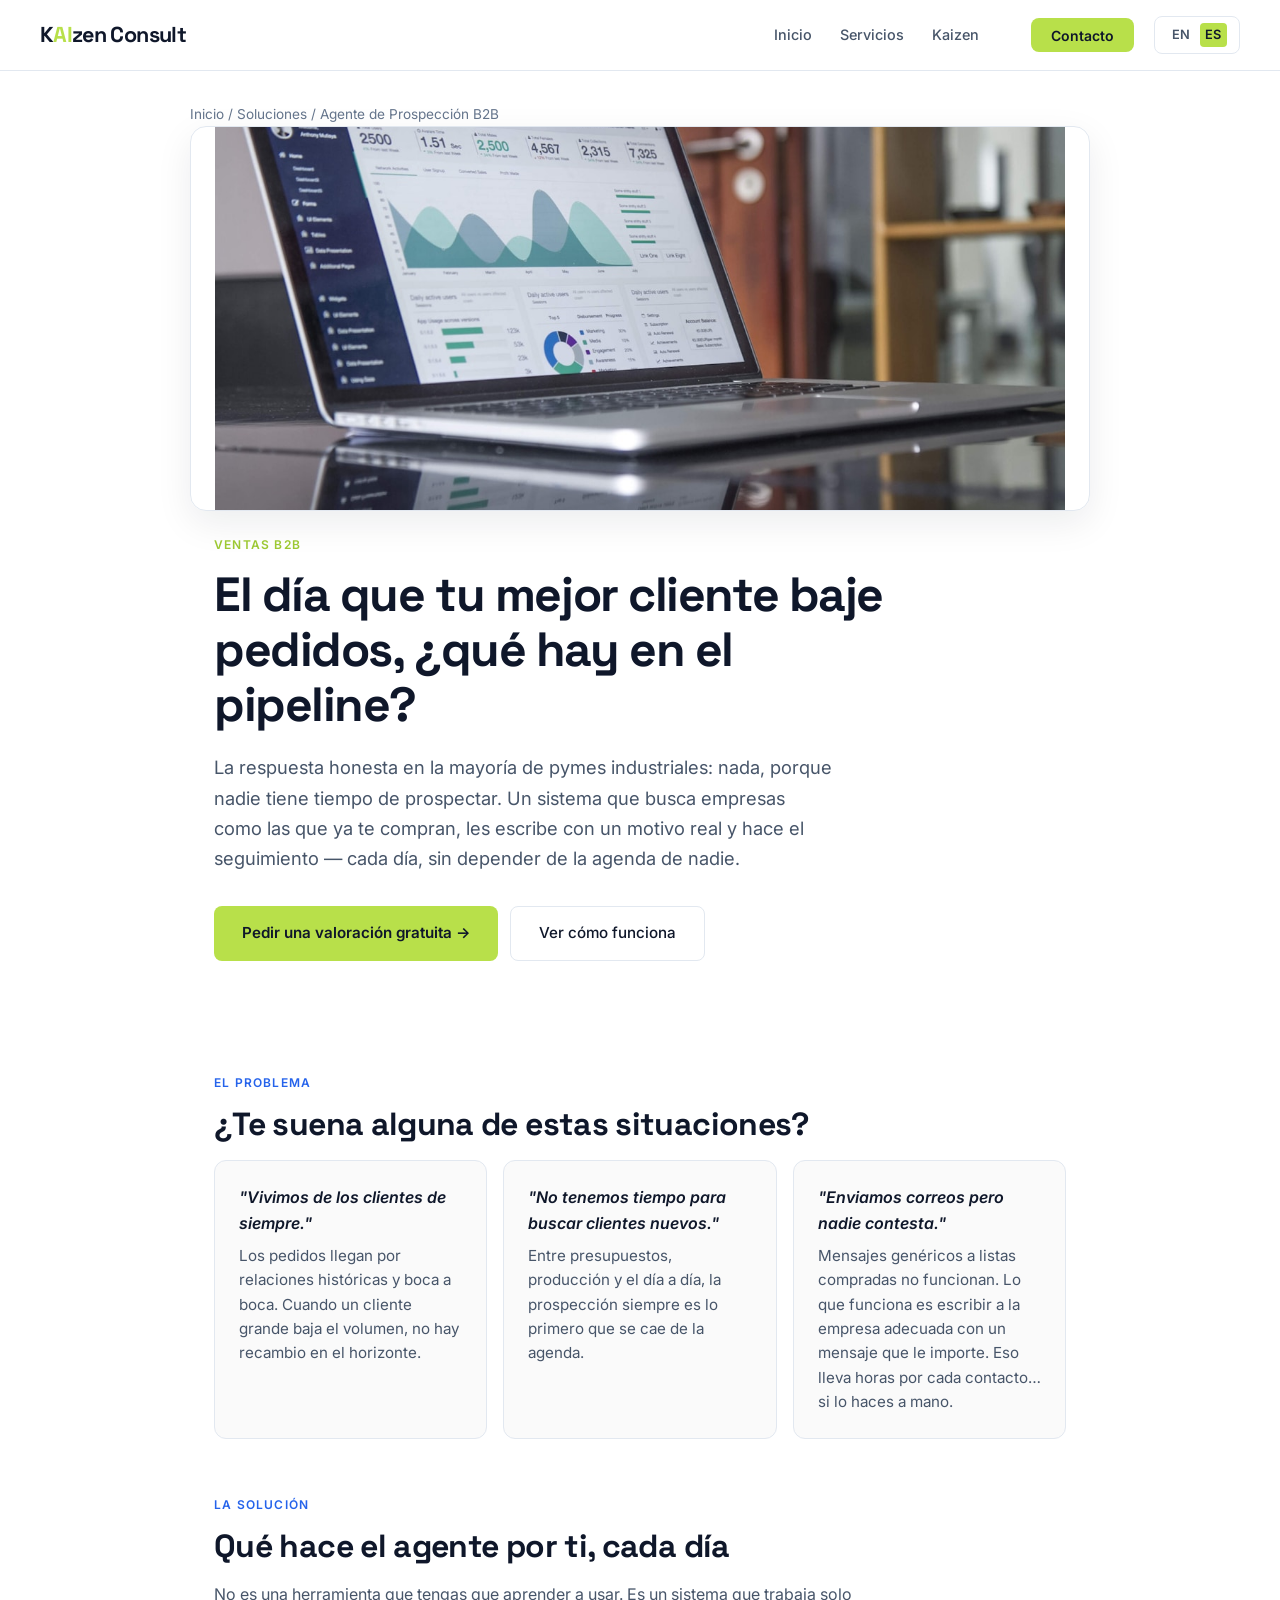
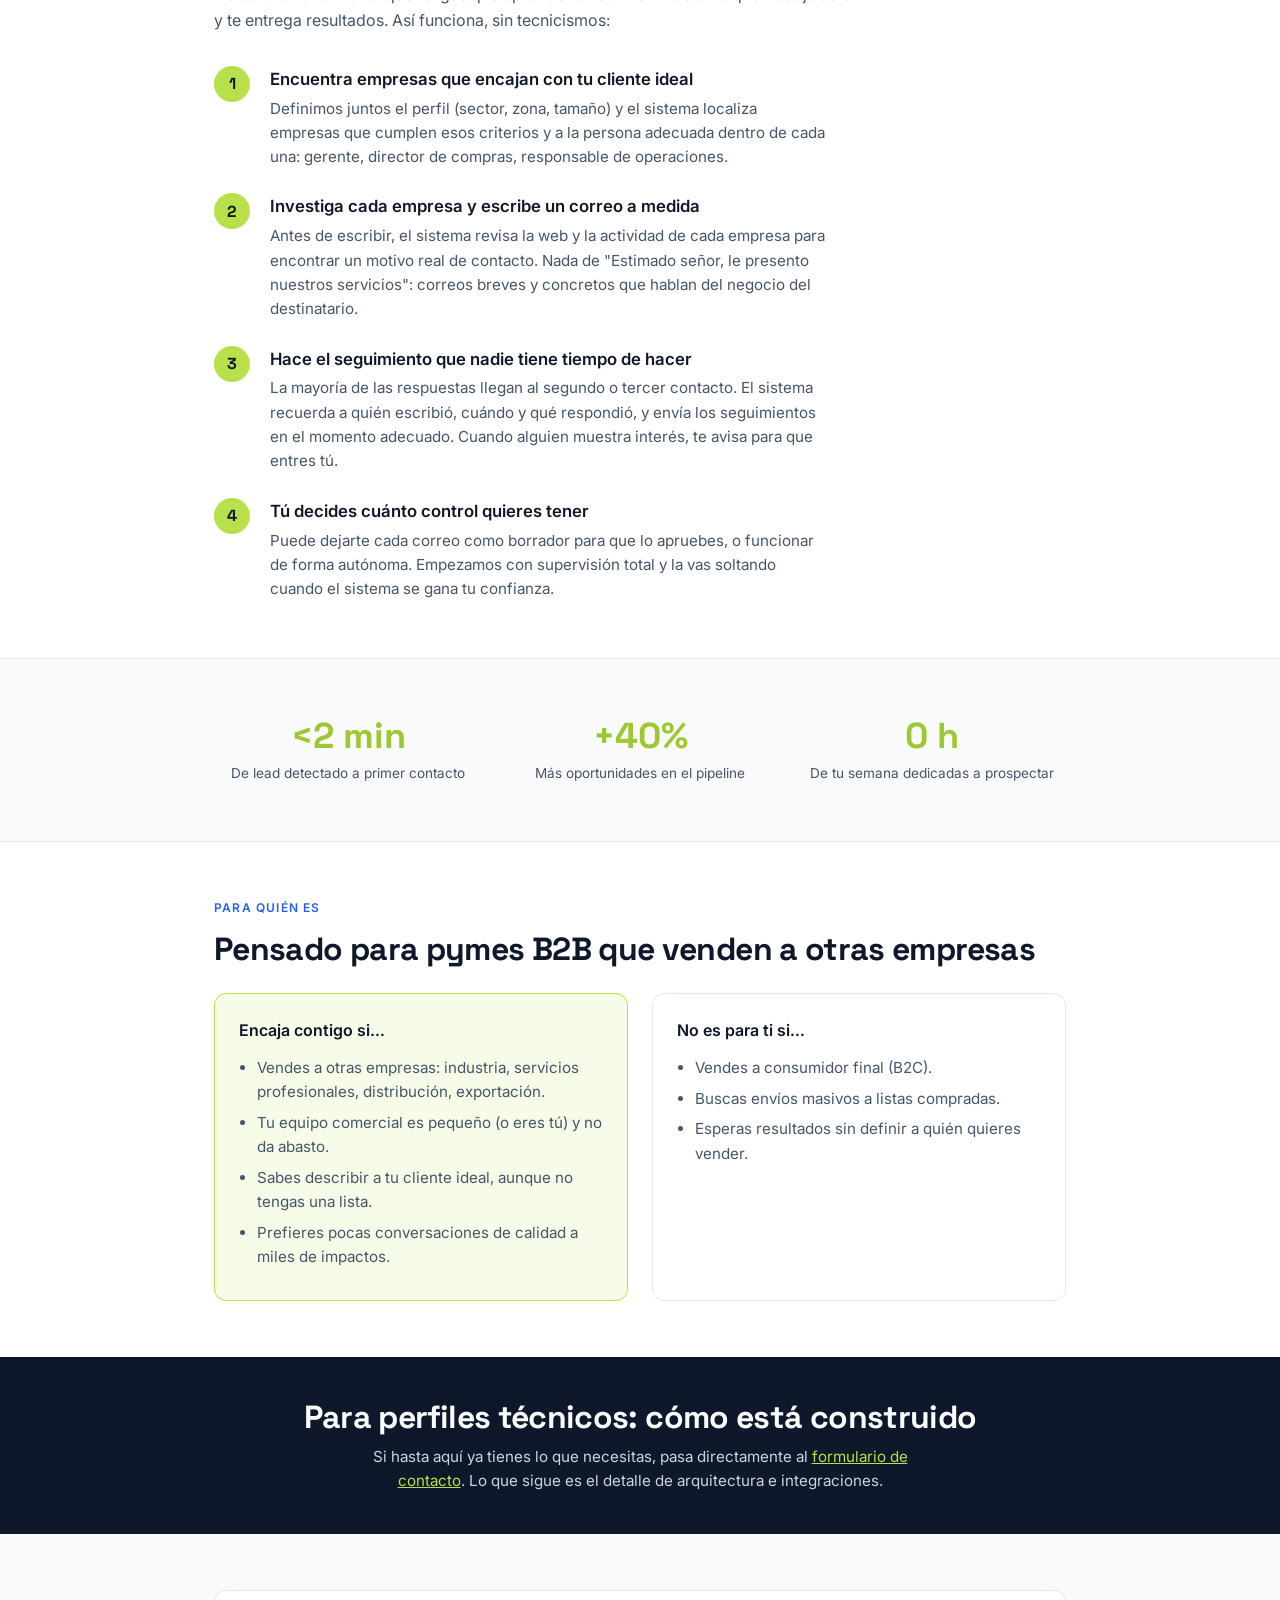
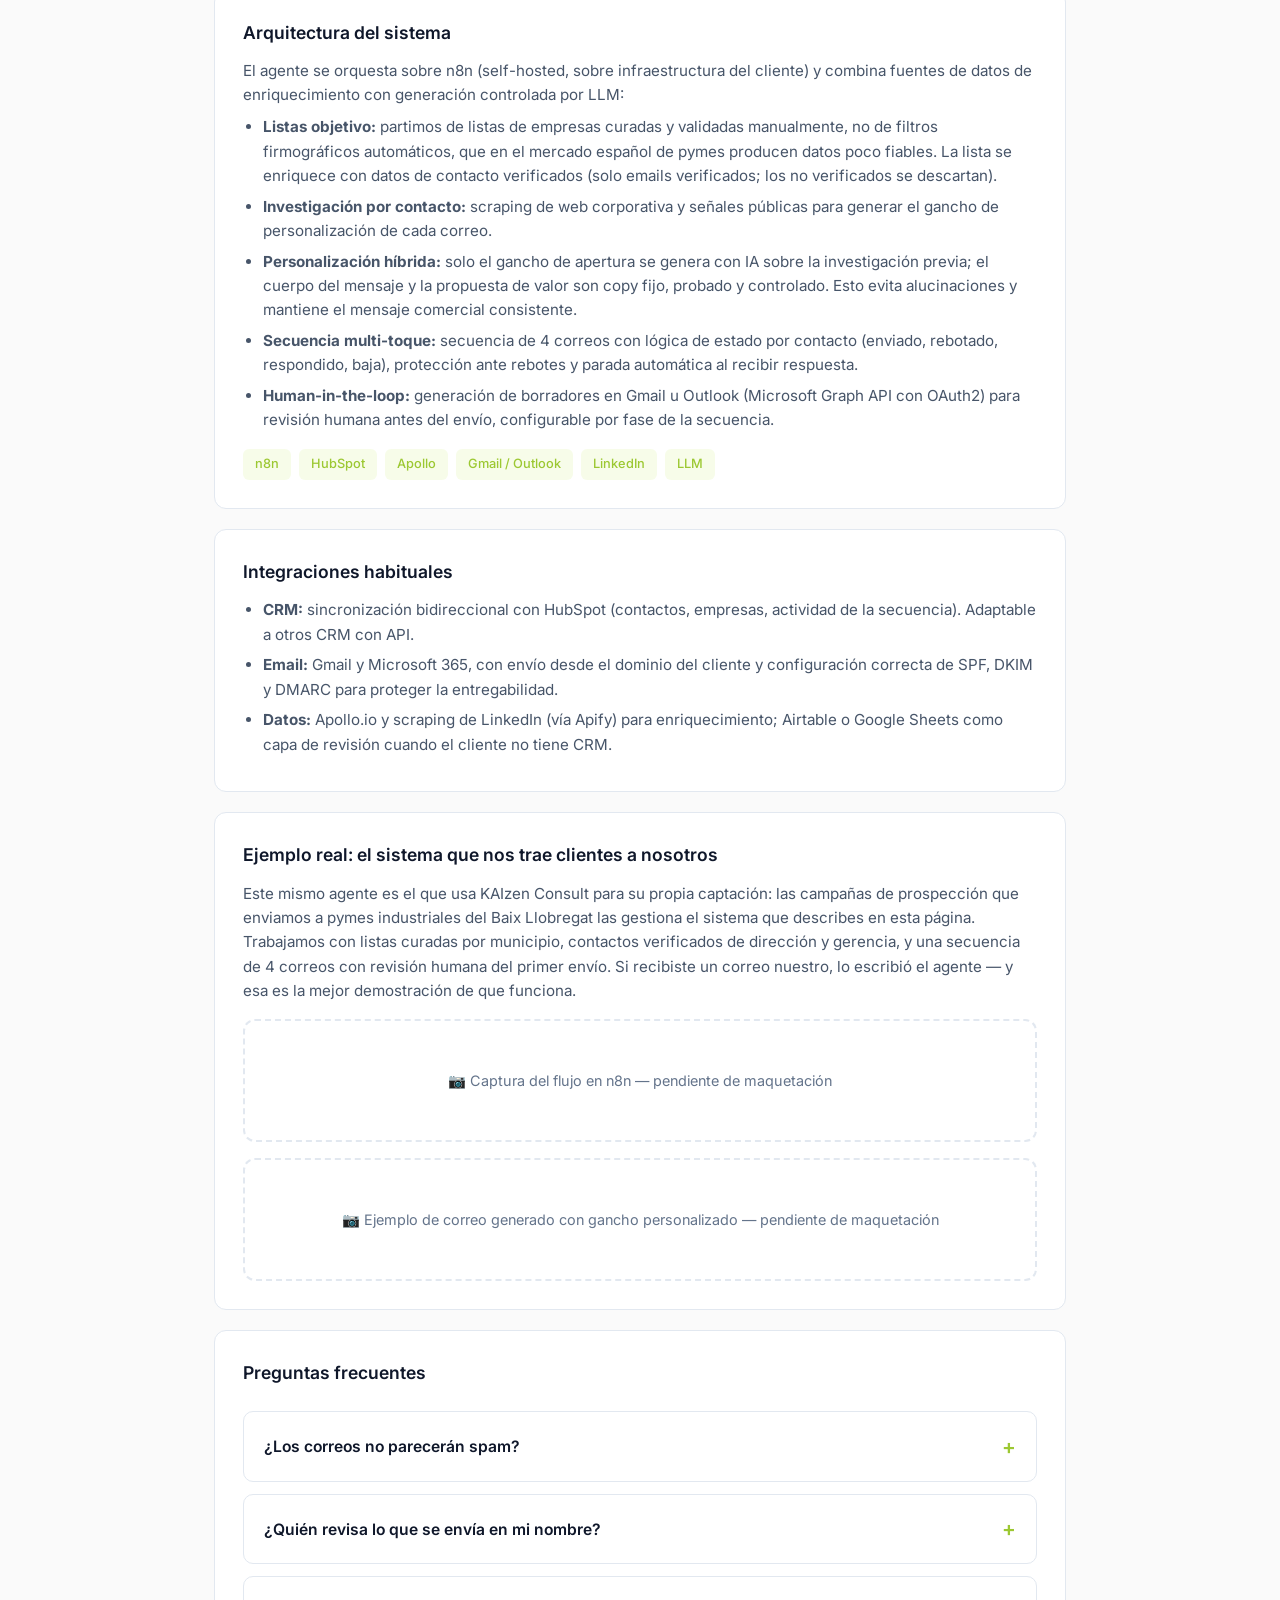
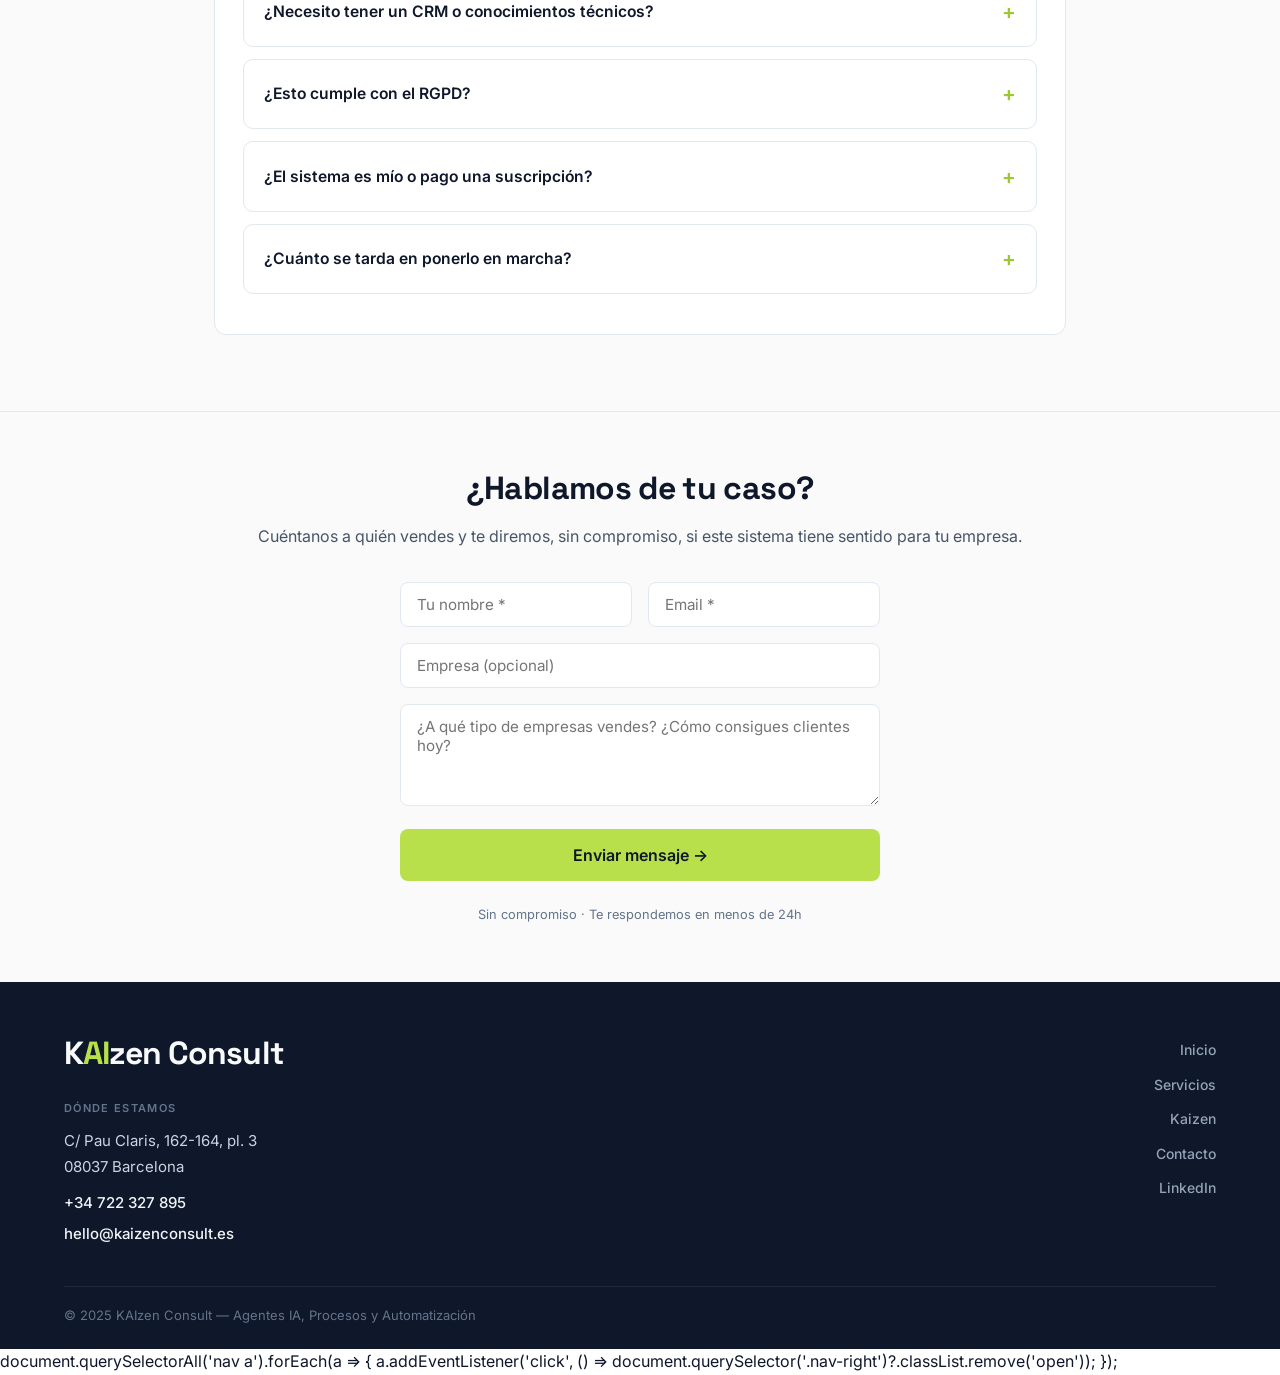
==== commit 20963a20: "Add files via upload" ====
--- a/agente-prospeccion-b2b.html
+++ b/agente-prospeccion-b2b.html
@@ -11,6 +11,7 @@
 <meta property="og:type" content="website">
 <link rel="preconnect" href="https://fonts.googleapis.com">
 <link href="https://fonts.googleapis.com/css2?family=Inter:wght@400;500;600;700&family=Space+Grotesk:wght@500;600;700&display=swap" rel="stylesheet">
+<link rel="stylesheet" href="css/nav.css">
 <link rel="stylesheet" href="css/i18n.css">
 <link rel="stylesheet" href="css/landing.css">
 <link rel="stylesheet" href="css/footer.css">
@@ -210,12 +211,16 @@
 <nav>
   <div class="nav-inner">
     <a href="vinculo.html" class="logo">K<span>AI</span>zen Consult</a>
-    <div class="nav-right">
-      <div>
-        <a href="vinculo.html" data-i18n="nav.home">Inicio</a>
-        <a href="soluciones.html" style="margin-left:1.5rem;" data-i18n="nav.solutions">Soluciones</a>
-        <a href="#contacto" class="nav-cta" data-i18n="nav.contact.short">Hablemos</a>
-      </div>
+    <button class="hamburger" onclick="document.querySelector('.nav-right')?.classList.toggle('open')" aria-label="Menu">
+      <span></span><span></span><span></span>
+    </button>
+    <div class="nav-right mobile-collapsible">
+      <ul>
+        <li><a href="vinculo.html" data-i18n="nav.home">Inicio</a></li>
+        <li><a href="soluciones.html" data-i18n="nav.services">Servicios</a></li>
+        <li><a href="vinculo.html#proceso" data-i18n="nav.kaizen">Kaizen</a></li>
+        <li><a href="contacto.html" class="nav-cta" data-i18n="nav.contact">Contacto</a></li>
+      </ul>
       <div class="lang-toggle" id="lang-toggle" role="group" aria-label="Language">
         <span class="lang-option" data-lang="en">EN</span>
         <span class="lang-option" data-lang="es">ES</span>
@@ -240,7 +245,7 @@
     <h1 data-i18n="lp.ventas.hero.title">El día que tu mejor cliente baje pedidos, ¿qué hay en el pipeline?</h1>
     <p class="hero-sub" data-i18n="lp.ventas.hero.sub">La respuesta honesta en la mayoría de pymes industriales: nada, porque nadie tiene tiempo de prospectar. Un sistema que busca empresas como las que ya te compran, les escribe con un motivo real y hace el seguimiento — cada día, sin depender de la agenda de nadie.</p>
     <div class="hero-actions">
-      <a href="#contacto" class="btn-primary" data-i18n="lp.cta.free">Pedir una valoración gratuita →</a>
+      <a href="contacto.html" class="btn-primary" data-i18n="lp.cta.free">Pedir una valoración gratuita →</a>
       <a href="#como-funciona" class="btn-secondary" data-i18n="lp.cta.how">Ver cómo funciona</a>
     </div>
   </div>
@@ -355,7 +360,7 @@
 <div class="tech-divider">
   <div class="container">
     <h2>Para perfiles técnicos: cómo está construido</h2>
-    <p>Si hasta aquí ya tienes lo que necesitas, pasa directamente al <a href="#contacto" style="color:var(--lime);">formulario de contacto</a>. Lo que sigue es el detalle de arquitectura e integraciones.</p>
+    <p>Si hasta aquí ya tienes lo que necesitas, pasa directamente al <a href="contacto.html" style="color:var(--lime);">formulario de contacto</a>. Lo que sigue es el detalle de arquitectura e integraciones.</p>
   </div>
 </div>
 
@@ -470,14 +475,16 @@
           <p class="footer-label" data-i18n="footer.findUs">Dónde estamos</p>
           <p class="footer-address" data-i18n="footer.address">C/ Pau Claris, 162-164, pl. 3
 08037 Barcelona</p>
+          <a href="tel:+34722327895" class="footer-email" style="display:block;margin-bottom:0.35rem;">+34 722 327 895</a>
           <a href="mailto:hello@kaizenconsult.es" class="footer-email">hello@kaizenconsult.es</a>
         </div>
       </div>
       <div class="footer-nav">
-        <a href="soluciones.html" class="footer-social" data-i18n="nav.solutions">Soluciones</a>
-        <a href="agente-soporte-cliente.html" class="footer-social" data-i18n="footer.link.support">Agente de soporte al cliente</a>
-        <a href="automatizacion-de-procesos.html" class="footer-social" data-i18n="footer.link.automation">Automatización de procesos</a>
-        <a href="https://www.linkedin.com/company/kaizen-consult-ai/" target="_blank" rel="noopener" class="footer-social">LinkedIn</a>
+        <a href="vinculo.html" class="footer-social" data-i18n="nav.home">Inicio</a>
+        <a href="soluciones.html" class="footer-social" data-i18n="nav.services">Servicios</a>
+        <a href="vinculo.html#proceso" class="footer-social" data-i18n="nav.kaizen">Kaizen</a>
+        <a href="contacto.html" class="footer-social" data-i18n="nav.contact">Contacto</a>
+        <a href="https://www.linkedin.com/company/kaizen-consult-ai/" target="_blank" rel="noopener" class="footer-social" data-i18n="footer.linkedin">LinkedIn</a>
       </div>
     </div>
     <div class="footer-bottom">
@@ -503,5 +510,9 @@
 <script src="js/landing-i18n.js"></script>
 <script src="js/i18n.js"></script>
 
+
+document.querySelectorAll('nav a').forEach(a => {
+  a.addEventListener('click', () => document.querySelector('.nav-right')?.classList.remove('open'));
+});
 </body>
 </html>
--- a/css/nav.css
+++ b/css/nav.css
@@ -0,0 +1,94 @@
+/* Shared navigation — all pages */
+nav {
+  position: fixed;
+  top: 0;
+  left: 0;
+  right: 0;
+  z-index: 100;
+  padding: 1rem 1.5rem;
+  background: rgba(255, 255, 255, 0.92);
+  backdrop-filter: blur(12px);
+  border-bottom: 1px solid var(--border-light, #f1f5f9);
+}
+
+nav .nav-inner {
+  max-width: 1200px;
+  margin: 0 auto;
+  display: flex;
+  align-items: center;
+  justify-content: space-between;
+  position: relative;
+}
+
+.logo {
+  font-weight: 700;
+  font-size: 1.35rem;
+  letter-spacing: -0.03em;
+  color: var(--text, #0f172a);
+  text-decoration: none;
+  font-family: var(--font-display, 'Space Grotesk', sans-serif);
+}
+
+.logo span {
+  color: var(--lime, #b8e04a);
+}
+
+nav ul {
+  display: flex;
+  gap: 1.75rem;
+  list-style: none;
+  align-items: center;
+}
+
+nav a {
+  font-size: 0.9rem;
+  font-weight: 500;
+  color: var(--text-secondary, #475569);
+  text-decoration: none;
+  transition: color 0.2s;
+}
+
+nav a:hover {
+  color: var(--text, #0f172a);
+}
+
+.nav-cta {
+  background: var(--lime, #b8e04a) !important;
+  color: var(--text, #0f172a) !important;
+  padding: 0.55rem 1.25rem;
+  border-radius: 8px;
+  font-size: 0.875rem !important;
+  font-weight: 600 !important;
+}
+
+.nav-cta:hover {
+  background: var(--lime-dark, #9cc832) !important;
+}
+
+.hamburger {
+  display: none;
+  cursor: pointer;
+  background: none;
+  border: none;
+  padding: 0.5rem;
+}
+
+.hamburger span {
+  display: block;
+  width: 22px;
+  height: 2px;
+  background: var(--text, #0f172a);
+  margin: 5px 0;
+}
+
+@media (max-width: 768px) {
+  .hamburger {
+    display: block;
+  }
+
+  nav ul {
+    flex-direction: column;
+    gap: 1rem;
+    align-items: flex-start;
+  }
+}
